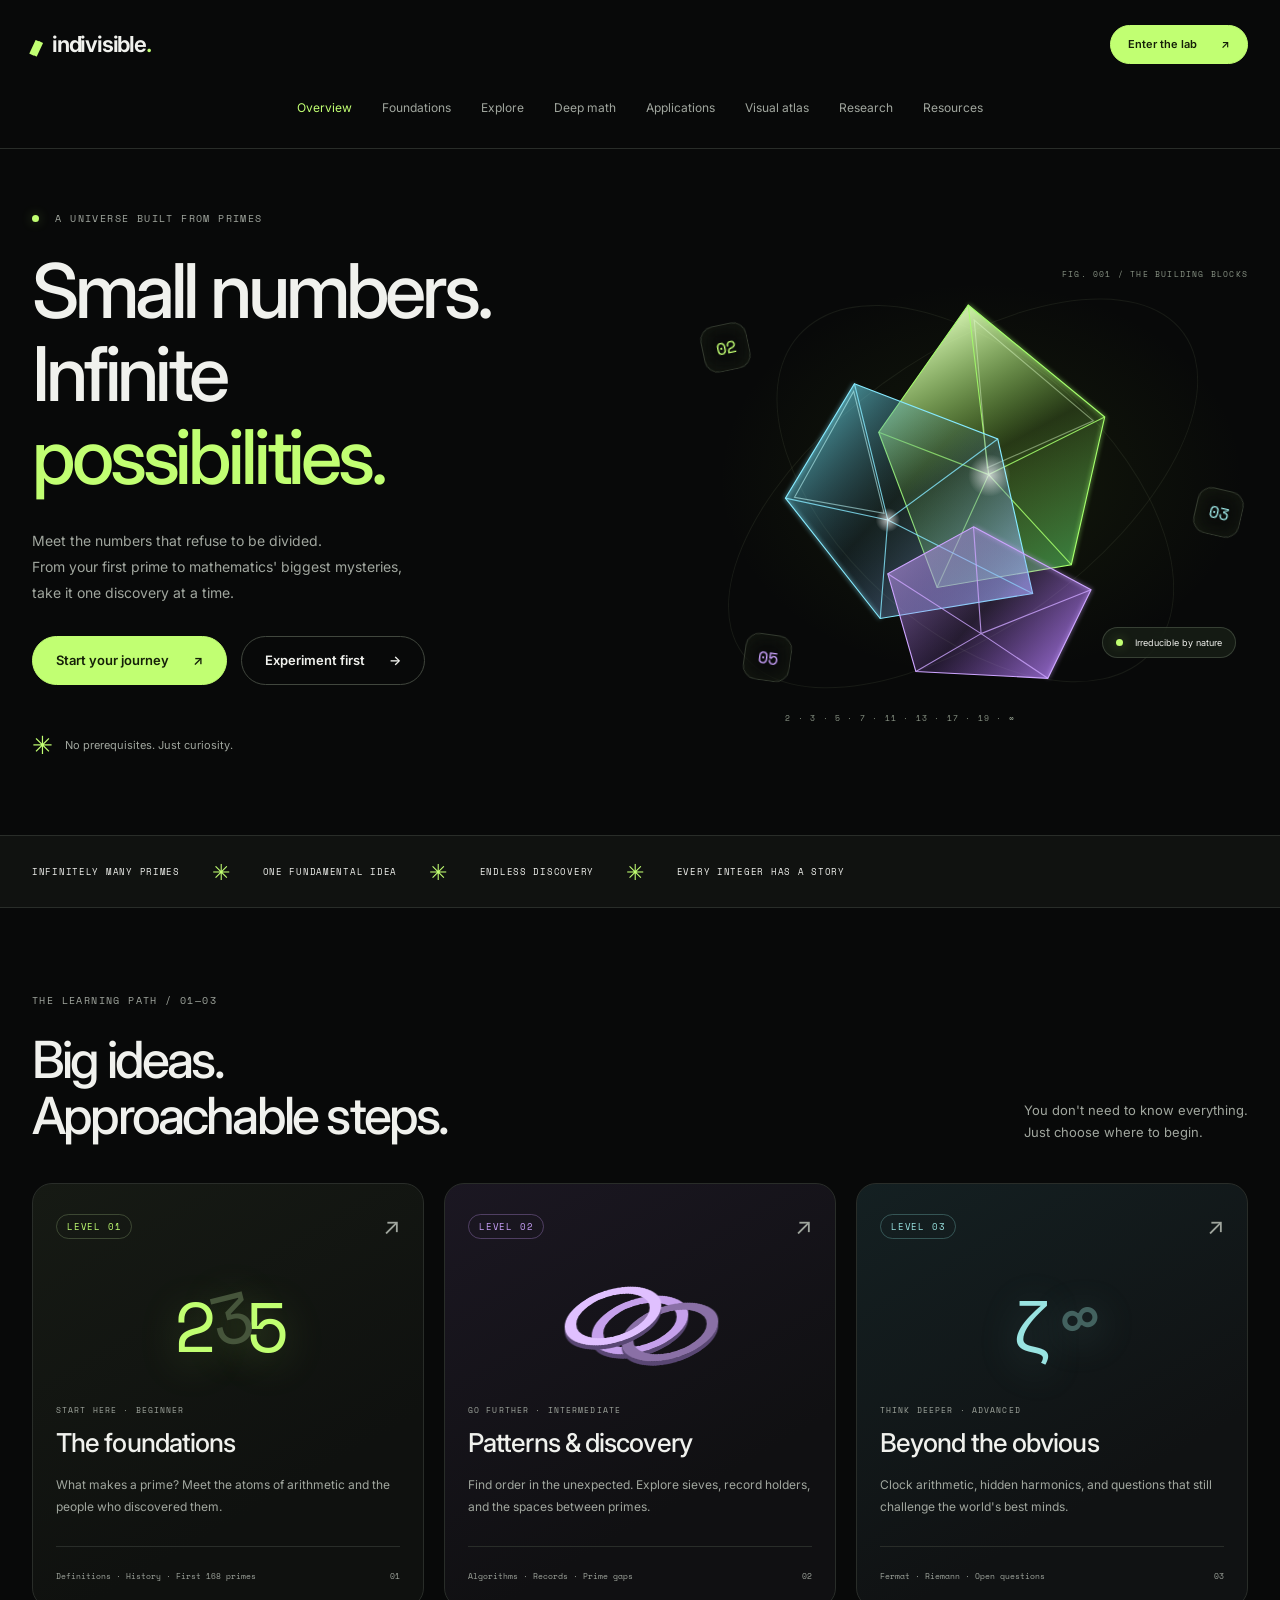
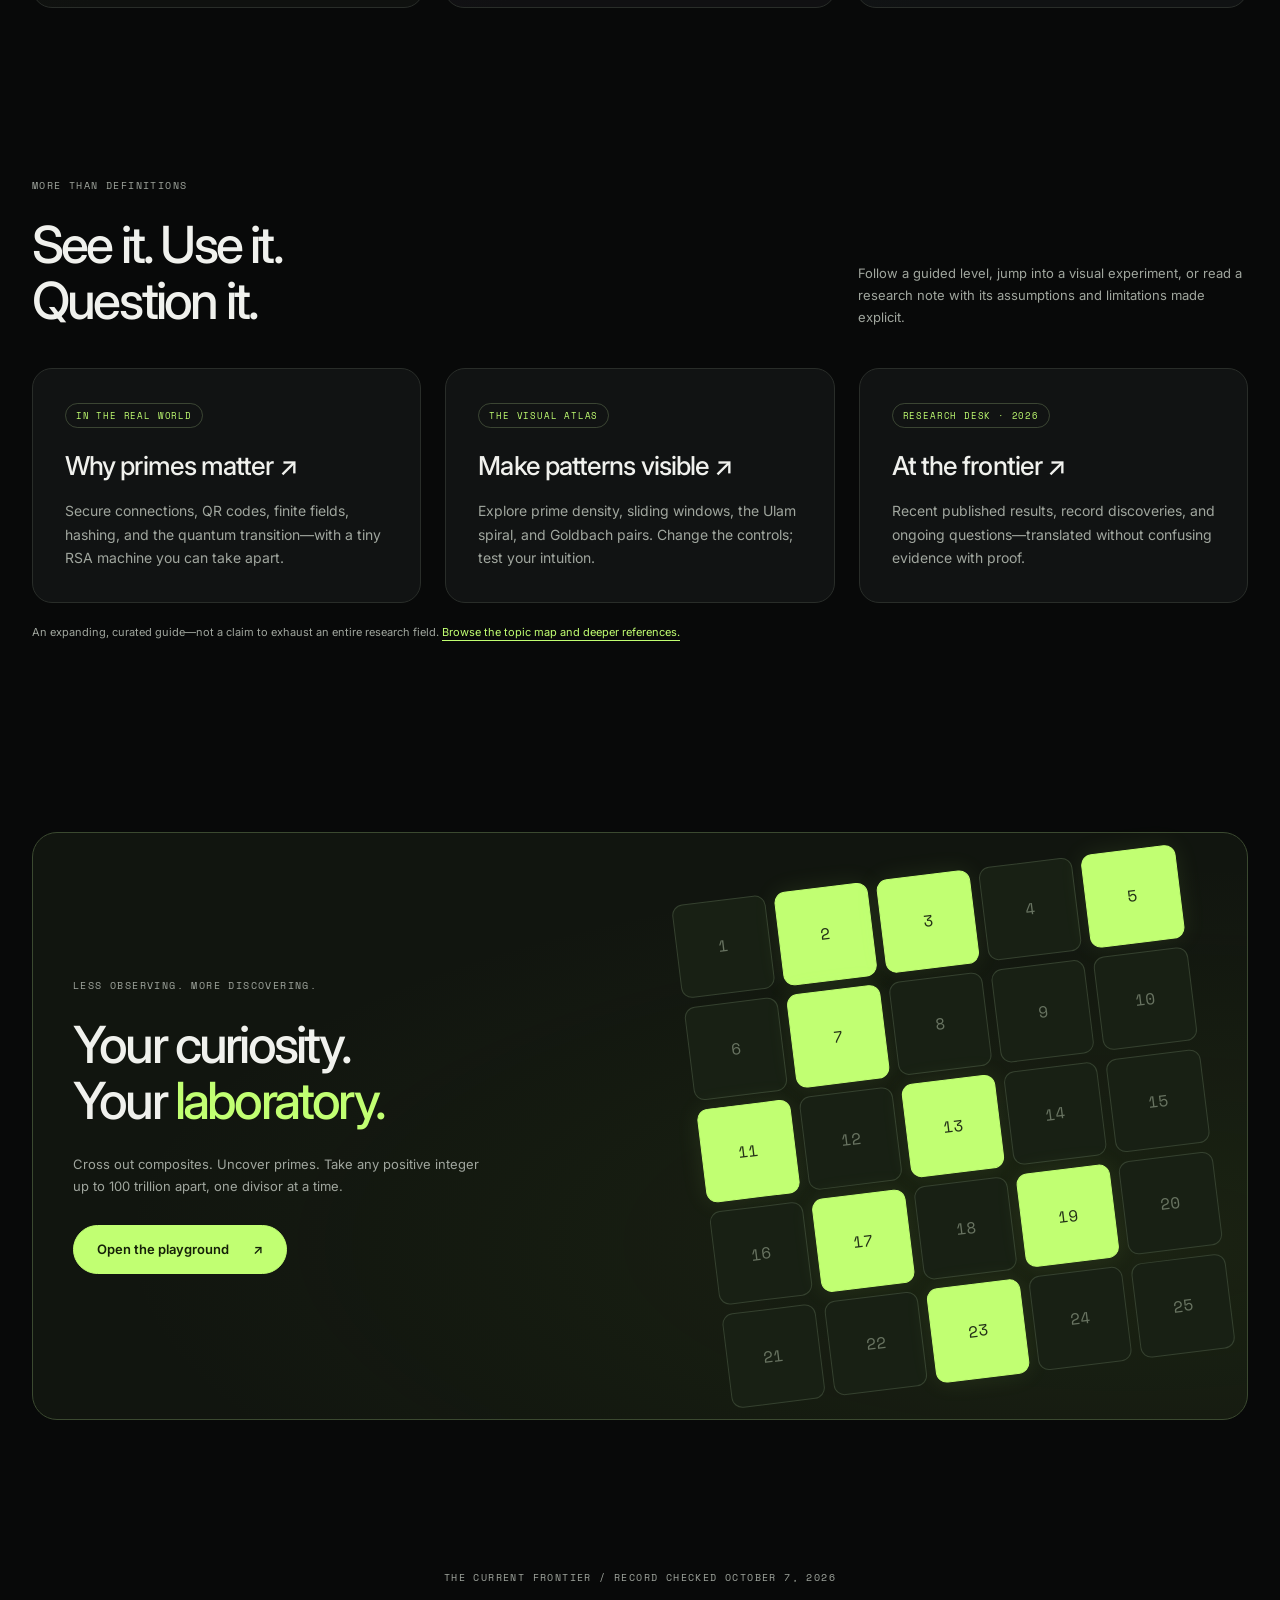
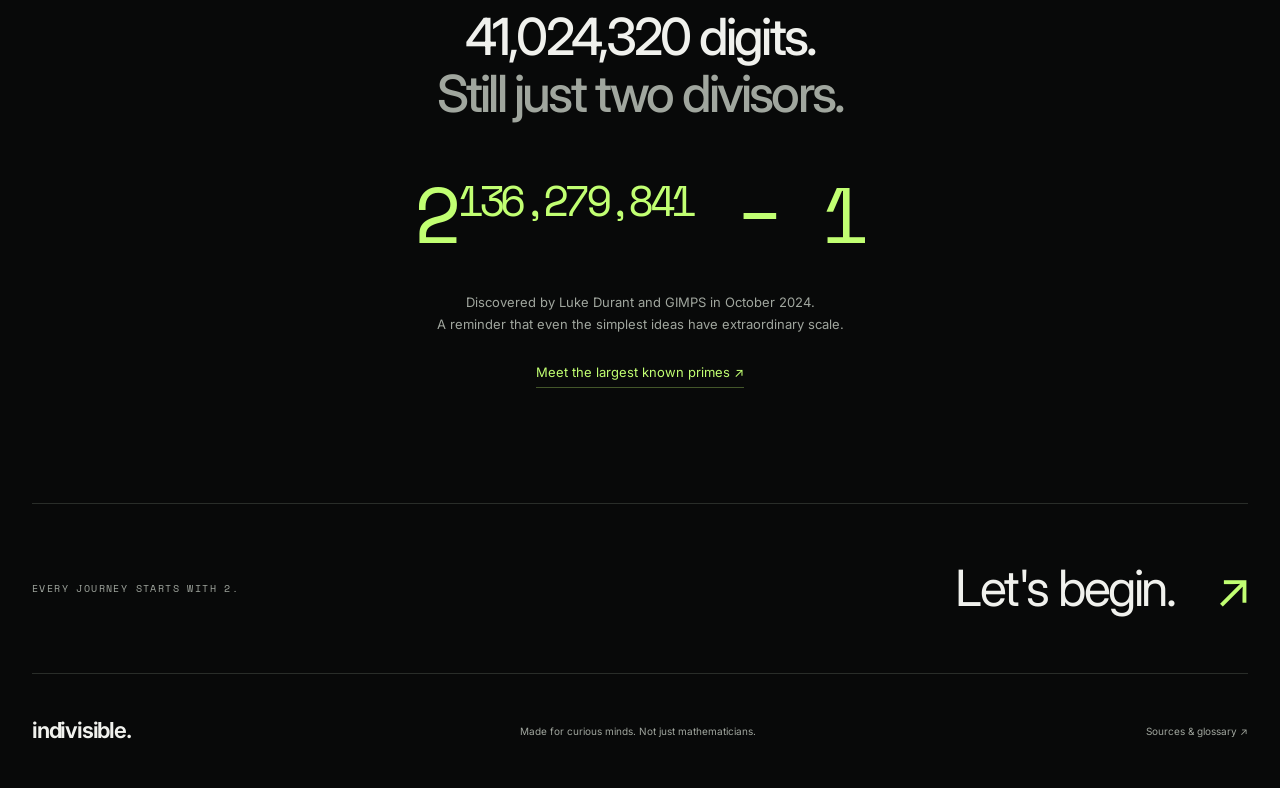
==== docs/index.html @ 7be7fcda "Expand prime curriculum with visual lessons and research notes Add applications, research desk, elev" ====
<!DOCTYPE html>
<html lang="en">
<head>
    <meta charset="UTF-8">
    <meta name="viewport" content="width=device-width, initial-scale=1.0">
    <meta name="description" content="A guided journey into prime numbers. Explore the foundations, discover patterns, and experiment in an interactive prime laboratory.">
    <meta name="theme-color" content="#080909">
    <title>Indivisible — Small numbers. Infinite possibilities.</title>
    <link rel="icon" type="image/svg+xml" href="assets/images/prism.svg">
    <link rel="stylesheet" href="assets/css/styles.css">
    <script src="scripts/app.js" defer></script>
</head>
<body>
    <a class="skip-link" href="#main">Skip to content</a>
    <header class="site-header">
        <a class="brand" href="index.html" aria-label="Indivisible home"><span class="brand-mark" aria-hidden="true">ıı</span> indivisible<span class="brand-dot">.</span></a>
        <nav aria-label="Main navigation"><a href="index.html" aria-current="page">Overview</a><a href="foundations.html">Foundations</a><a href="explore.html">Explore</a><a href="advanced.html">Deep math</a><a href="applications.html">Applications</a><a href="visuals.html">Visual atlas</a><a href="research.html">Research</a><a href="resources.html">Resources</a></nav>
        <a class="button button-small" href="playground.html">Enter the lab <span aria-hidden="true">↗</span></a>
    </header>
    <main id="main">
        <section class="hero container">
            <div class="hero-copy">
                <p class="eyebrow"><span class="status-dot"></span> A universe built from primes</p>
                <h1>Small numbers.<br>Infinite<br><span class="text-lime">possibilities.</span></h1>
                <p class="hero-description">Meet the numbers that refuse to be divided.<br>From your first prime to mathematics' biggest mysteries,<br class="desktop-break"> take it one discovery at a time.</p>
                <div class="button-row"><a class="button" href="foundations.html">Start your journey <span aria-hidden="true">↗</span></a><a class="button button-ghost" href="playground.html">Experiment first <span aria-hidden="true">→</span></a></div>
                <div class="hero-caption"><span class="mini-orbit" aria-hidden="true">✳</span><span>No prerequisites. Just curiosity.</span></div>
            </div>
            <div class="hero-art" aria-label="Abstract translucent geometric structures inspired by the building blocks of numbers" role="img">
                <div class="orbital orbital-one"></div><div class="orbital orbital-two"></div>
                <div class="art-coordinate coordinate-top">FIG. 001 / THE BUILDING BLOCKS</div>
                <img src="assets/images/prism.svg" alt="" class="prism">
                <span class="floating-number number-two">02</span><span class="floating-number number-three">03</span><span class="floating-number number-five">05</span>
                <div class="art-tag"><span class="status-dot"></span> Irreducible by nature</div>
                <div class="art-coordinate coordinate-bottom">2 · 3 · 5 · 7 · 11 · 13 · 17 · 19 · ∞</div>
            </div>
        </section>
        <div class="ticker" aria-label="Prime number highlights"><div class="container ticker-inner"><span>INFINITELY MANY PRIMES</span><span class="asterisk">✳</span><span>ONE FUNDAMENTAL IDEA</span><span class="asterisk">✳</span><span>ENDLESS DISCOVERY</span><span class="asterisk">✳</span><span>EVERY INTEGER HAS A STORY</span></div></div>
        <section class="container section" id="levels">
            <div class="section-heading"><div><p class="eyebrow">The learning path / 01—03</p><h2>Big ideas.<br>Approachable steps.</h2></div><p>You don't need to know everything.<br>Just choose where to begin.</p></div>
            <div class="level-grid">
                <a class="level-card level-lime" href="foundations.html"><div class="card-top"><span class="pill">LEVEL 01</span><span class="card-arrow">↗</span></div><div class="level-symbol" aria-hidden="true">2<span>3</span>5</div><div><p class="eyebrow">Start here · Beginner</p><h3>The foundations</h3><p>What makes a prime? Meet the atoms of arithmetic and the people who discovered them.</p></div><div class="card-footer"><span>Definitions · History · First 168 primes</span><span>01</span></div></a>
                <a class="level-card level-purple" href="explore.html"><div class="card-top"><span class="pill">LEVEL 02</span><span class="card-arrow">↗</span></div><div class="level-symbol symbol-rings" aria-hidden="true"><i></i><i></i><i></i></div><div><p class="eyebrow">Go further · Intermediate</p><h3>Patterns &amp; discovery</h3><p>Find order in the unexpected. Explore sieves, record holders, and the spaces between primes.</p></div><div class="card-footer"><span>Algorithms · Records · Prime gaps</span><span>02</span></div></a>
                <a class="level-card level-cyan" href="advanced.html"><div class="card-top"><span class="pill">LEVEL 03</span><span class="card-arrow">↗</span></div><div class="level-symbol" aria-hidden="true">ζ<span>∞</span></div><div><p class="eyebrow">Think deeper · Advanced</p><h3>Beyond the obvious</h3><p>Clock arithmetic, hidden harmonics, and questions that still challenge the world's best minds.</p></div><div class="card-footer"><span>Fermat · Riemann · Open questions</span><span>03</span></div></a>
            </div>
        </section>
        <section class="container section discovery-links">
            <div class="section-heading"><div><p class="eyebrow">More than definitions</p><h2>See it. Use it.<br>Question it.</h2></div><p>Follow a guided level, jump into a visual experiment, or read a research note with its assumptions and limitations made explicit.</p></div>
            <div class="reading-grid three">
                <a class="panel discovery-card" href="applications.html"><span class="pill">IN THE REAL WORLD</span><h3>Why primes matter ↗</h3><p>Secure connections, QR codes, finite fields, hashing, and the quantum transition—with a tiny RSA machine you can take apart.</p></a>
                <a class="panel discovery-card" href="visuals.html"><span class="pill">THE VISUAL ATLAS</span><h3>Make patterns visible ↗</h3><p>Explore prime density, sliding windows, the Ulam spiral, and Goldbach pairs. Change the controls; test your intuition.</p></a>
                <a class="panel discovery-card" href="research.html"><span class="pill">RESEARCH DESK · 2026</span><h3>At the frontier ↗</h3><p>Recent published results, record discoveries, and ongoing questions—translated without confusing evidence with proof.</p></a>
            </div>
            <p class="source-note">An expanding, curated guide—not a claim to exhaust an entire research field. <a href="resources.html#topic-map">Browse the topic map and deeper references.</a></p>
        </section>
        <section class="container section">
            <div class="feature-panel">
                <div><p class="eyebrow">Less observing. More discovering.</p><h2>Your curiosity.<br>Your <span class="text-lime">laboratory.</span></h2><p>Cross out composites. Uncover primes. Take any positive integer up to 100 trillion apart, one divisor at a time.</p><a class="button" href="playground.html">Open the playground <span aria-hidden="true">↗</span></a></div>
                <div class="preview-grid" aria-label="Example: primes highlighted among the integers 1 to 25"><span>1</span><span class="lit">2</span><span class="lit">3</span><span>4</span><span class="lit">5</span><span>6</span><span class="lit">7</span><span>8</span><span>9</span><span>10</span><span class="lit">11</span><span>12</span><span class="lit">13</span><span>14</span><span>15</span><span>16</span><span class="lit">17</span><span>18</span><span class="lit">19</span><span>20</span><span>21</span><span>22</span><span class="lit">23</span><span>24</span><span>25</span></div>
            </div>
        </section>
        <section class="container section record-teaser">
            <p class="eyebrow">The current frontier / Record checked October 7, 2026</p><h2>41,024,320 digits.<br><span class="muted">Still just two divisors.</span></h2>
            <div class="record-equation">2<sup>136,279,841</sup> − 1</div>
            <p>Discovered by Luke Durant and GIMPS in October 2024.<br>A reminder that even the simplest ideas have extraordinary scale.</p>
            <a class="text-link" href="explore.html#largest">Meet the largest known primes <span aria-hidden="true">↗</span></a>
        </section>
        <section class="container journey-end"><span class="eyebrow">Every journey starts with 2.</span><a href="foundations.html">Let's begin. <span aria-hidden="true">↗</span></a></section>
    </main>
    <footer class="site-footer container"><a class="brand" href="index.html">indivisible.</a><p>Made for curious minds. Not just mathematicians.</p><a href="resources.html">Sources &amp; glossary ↗</a></footer>
</body>
</html>
---- docs/assets/css/styles.css ----
@import url('https://fonts.googleapis.com/css2?family=Inter:wght@400;450;500;550;600;650;700;750;800&family=Space+Mono:wght@400;700&display=swap');

:root { color-scheme: dark; --bg: #080909; --surface: #111313; --surface-high: #191c1b; --line: #292d29; --text: #f0f1ed; --muted: #a0a69e; --lime: #c1ff72; --purple: #c8a0fa; --cyan: #99e3e1; --font: 'Inter', Arial, sans-serif; --mono: 'Space Mono', monospace; }
* { box-sizing: border-box; }
html { scroll-behavior: smooth; scroll-padding-top: 120px; }
body { margin: 0; background: var(--bg); color: var(--text); font-family: var(--font); font-size: 15px; line-height: 1.7; -webkit-font-smoothing: antialiased; }
a { color: inherit; text-decoration: none; }
button, input, select { font: inherit; }
button, select { cursor: pointer; }
button:disabled { cursor: wait; opacity: .55; }
button { color: inherit; }
button, a, input, select, summary { -webkit-tap-highlight-color: transparent; }
:focus-visible { outline: 2px solid var(--lime); outline-offset: 5px; }
::selection { background: var(--lime); color: var(--bg); }
[hidden] { display: none !important; }
h1, h2, h3, h4, p { margin: 0; }
h1, h2, h3 { font-weight: 500; letter-spacing: -.055em; line-height: 1.1; }
h1 { font-size: clamp(48px, 5.9vw, 86px); }
h2 { font-size: clamp(32px, 4vw, 54px); }
h3 { font-size: 26px; letter-spacing: -.035em; }
h4 { font-size: 18px; }
p { color: var(--muted); }
sup { font-size: .55em; }
code, .mono { font-family: var(--mono); }
code { color: var(--lime); font-size: .9em; overflow-wrap: anywhere; }
strong { color: var(--text); font-weight: 600; }
.container { width: min(1280px, calc(100% - 96px)); margin-inline: auto; }
.section { padding-block: 85px; }
.text-lime { color: var(--lime); }
.muted { color: var(--muted); }
.eyebrow { font: 10px/1.6 var(--mono); letter-spacing: .14em; text-transform: uppercase; color: var(--muted); margin-bottom: 22px; }
.status-dot { display: inline-block; width: 7px; height: 7px; background: var(--lime); border-radius: 50%; margin-right: 9px; box-shadow: 0 0 12px #c1ff7250; }
.skip-link { position: fixed; left: 20px; top: -80px; z-index: 100; background: var(--lime); color: var(--bg); padding: 10px 20px; border-radius: 10px; }
.skip-link:focus { top: 10px; }
.site-header { min-height: 94px; width: min(1440px, 100%); padding: 20px 48px; margin: auto; display: flex; gap: 32px; align-items: center; justify-content: space-between; border-bottom: 1px solid var(--line); }
.brand { display: inline-flex; align-items: center; flex-shrink: 0; font-size: 22px; font-weight: 650; letter-spacing: -.055em; }
.brand-mark { font-size: 29px; letter-spacing: -5px; font-weight: 800; transform: rotate(25deg); margin-right: 14px; color: var(--lime); }
.brand-dot { color: var(--lime); }
.site-header nav { display: flex; gap: 25px; font-size: 12px; align-items: center; }
.site-header nav a { color: var(--muted); padding-block: 9px; white-space: nowrap; transition: color .2s; }
.site-header nav a:hover, .site-header nav a[aria-current] { color: var(--lime); }
.button { display: inline-flex; justify-content: center; align-items: center; gap: 24px; padding: 14px 23px; border: 1px solid var(--lime); border-radius: 100px; background: var(--lime); color: #152008; font-size: 13px; font-weight: 600; line-height: 1.5; transition: background .2s, transform .2s; }
.button:hover { background: #d7ffa6; transform: translateY(-2px); }
.button-small { padding: 10px 17px; font-size: 11px; white-space: nowrap; }
.button-ghost { background: transparent; color: var(--text); border-color: #41473e; }
.button-ghost:hover { background: #20271c; }
.button-row { display: flex; flex-wrap: wrap; gap: 14px; margin-top: 30px; }
.text-link { color: var(--lime); font-size: 13px; display: inline-block; border-bottom: 1px solid #c1ff7250; padding-bottom: 4px; }
.text-link:hover { border-color: var(--lime); }
.hero { display: grid; grid-template-columns: 1.05fr 1fr; align-items: center; min-height: 705px; padding-block: 62px 68px; position: relative; }
.hero-copy { position: relative; z-index: 1; }
.hero h1 { margin-bottom: 30px; }
.hero-description { font-size: 14px; line-height: 1.85; }
.hero-caption { display: flex; align-items: center; gap: 12px; font-size: 11px; color: var(--muted); margin-top: 39px; }
.mini-orbit { font-size: 25px; color: var(--lime); }
.hero-art { position: relative; min-width: 0; height: 570px; overflow: clip; background: radial-gradient(ellipse at 55% 48%, #648c1820, transparent 57%); }
.prism { width: 110%; height: 100%; position: absolute; top: 0; left: -5%; object-fit: contain; animation: float 9s ease-in-out infinite; }
.orbital { position: absolute; width: 92%; height: 58%; border: 1px solid #73836425; border-radius: 50%; left: 6%; top: 22%; transform: rotate(-36deg); }
.orbital-two { transform: rotate(42deg); width: 80%; left: 14%; }
.art-coordinate { position: absolute; font: 8px var(--mono); letter-spacing: .15em; color: #8a9586; }
.coordinate-top { top: 3%; right: 0; }
.coordinate-bottom { bottom: 0; left: 22%; }
.floating-number { position: absolute; width: 47px; height: 47px; border: 1px solid #7b8b6e60; border-radius: 14px; display: grid; place-items: center; font: 17px var(--mono); backdrop-filter: blur(12px); box-shadow: inset 0 0 20px #b9ff7710; }
.number-two { top: 15%; left: 8%; color: var(--lime); transform: rotate(-12deg); }
.number-three { right: 1%; top: 50%; color: var(--cyan); transform: rotate(13deg); }
.number-five { bottom: 9%; left: 15%; color: var(--purple); transform: rotate(8deg); }
.art-tag { position: absolute; bottom: 14%; right: 2%; border: 1px solid #86947e50; border-radius: 20px; background: #1b2319b0; padding: 7px 13px; font-size: 9px; backdrop-filter: blur(12px); }
@keyframes float { 50% { transform: translateY(-14px) rotate(2deg); } }
.ticker { border-block: 1px solid var(--line); background: #101210; overflow: hidden; }
.ticker-inner { display: flex; align-items: center; justify-content: space-between; gap: 32px; padding-block: 19px; white-space: nowrap; font: 9px var(--mono); letter-spacing: .08em; }
.asterisk { color: var(--lime); font-size: 22px; }
.section-heading { display: flex; justify-content: space-between; align-items: flex-end; gap: 35px; margin-bottom: 40px; }
.section-heading > p { font-size: 13px; max-width: 390px; }
.level-grid { display: grid; grid-template-columns: repeat(3, 1fr); gap: 20px; }
.level-card { padding: 28px; border: 1px solid var(--line); border-radius: 20px; background: linear-gradient(150deg, #161a14, #0f110f 70%); display: flex; flex-direction: column; transition: transform .25s, border-color .25s; }
.level-card:hover { transform: translateY(-7px); border-color: var(--lime); }
.level-purple { background: linear-gradient(150deg, #1b1722, #101012 70%); }
.level-purple:hover { border-color: var(--purple); }
.level-cyan { background: linear-gradient(150deg, #142022, #101213 70%); }
.level-cyan:hover { border-color: var(--cyan); }
.card-top, .card-footer { display: flex; justify-content: space-between; align-items: center; gap: 10px; }
.pill { display: inline-flex; padding: 5px 10px; border: 1px solid #71845c70; border-radius: 30px; font: 9px var(--mono); color: var(--lime); letter-spacing: .09em; }
.level-purple .pill { color: var(--purple); border-color: #8668a580; }
.level-cyan .pill { color: var(--cyan); border-color: #578b8a80; }
.card-arrow { font-size: 23px; color: var(--muted); }
.level-symbol { height: 158px; display: flex; justify-content: center; align-items: center; font: 70px var(--mono); letter-spacing: -.1em; color: var(--lime); text-shadow: 0 8px 40px #bcff6940; }
.level-symbol span { color: #46553b; transform: translateY(-8px) rotate(-14deg); }
.level-cyan .level-symbol { color: var(--cyan); text-shadow: 0 8px 40px #99e3e140; }
.level-cyan .level-symbol span { color: #43625f; margin-left: 12px; }
.symbol-rings { position: relative; }
.symbol-rings i { position: absolute; border: 12px solid #c5a0eb; width: 100px; height: 100px; border-radius: 50%; transform: rotateX(57deg) rotateY(-15deg); box-shadow: 0 8px 0 #594773; }
.symbol-rings i:nth-child(2) { top: 36px; left: calc(50% - 20px); border-color: #8a70a6; }
.symbol-rings i:nth-child(3) { top: 20px; left: calc(50% - 77px); border-color: #e0c0ff; }
.level-card .eyebrow { font-size: 8px; margin-bottom: 12px; }
.level-card h3 { margin-bottom: 16px; }
.level-card p:not(.eyebrow) { font-size: 12px; line-height: 1.9; }
.card-footer { border-top: 1px solid var(--line); margin-top: auto; padding-top: 22px; font: 8px/1.8 var(--mono); color: var(--muted); }
.level-card > div:nth-last-child(2) { padding-bottom: 27px; }
.feature-panel { border: 1px solid #3b4930; border-radius: 25px; padding: 64px; background: radial-gradient(ellipse at 90% 70%, #52732625, transparent 65%), #11150f; display: grid; grid-template-columns: 1.15fr 1fr; gap: 90px; align-items: center; }
.feature-panel h2 { margin-bottom: 24px; }
.feature-panel p:not(.eyebrow) { max-width: 415px; font-size: 13px; margin-bottom: 28px; }
.preview-grid { display: grid; grid-template-columns: repeat(5, 1fr); gap: 9px; transform: rotate(-7deg); }
.preview-grid span { aspect-ratio: 1; display: grid; place-items: center; border: 1px solid #35412f; border-radius: 11px; color: #687361; background: #182014; font-family: var(--mono); font-size: 16px; }
.preview-grid .lit { background: var(--lime); color: #243217; border-color: var(--lime); box-shadow: 0 0 24px #c1ff7218; }
.record-teaser { text-align: center; padding-block: 65px 115px; }
.record-equation { font: clamp(40px, 6.2vw, 78px) var(--mono); color: var(--lime); letter-spacing: -.06em; margin-block: 35px 20px; }
.record-equation sup { vertical-align: super; }
.record-teaser p:not(.eyebrow) { font-size: 13px; margin-bottom: 24px; }
.journey-end { border-block: 1px solid var(--line); padding-block: 42px; display: flex; justify-content: space-between; align-items: center; gap: 20px; }
.journey-end .eyebrow { margin: 0; }
.journey-end > a { font-size: clamp(26px, 4vw, 50px); letter-spacing: -.05em; }
.journey-end > a span { color: var(--lime); margin-left: 30px; }
.site-footer { display: flex; justify-content: space-between; align-items: center; padding-block: 38px; gap: 25px; }
.site-footer p, .site-footer > a:last-child { font-size: 10px; color: var(--muted); }

/* Learning pages share a quiet reading surface around the interactive elements. */
.page-hero { padding-block: 68px 56px; border-bottom: 1px solid var(--line); position: relative; }
.breadcrumbs { color: var(--muted); font: 10px var(--mono); margin-bottom: 38px; display: flex; gap: 12px; flex-wrap: wrap; }
.breadcrumbs a:hover { color: var(--lime); }
.page-hero .pill { margin-bottom: 20px; }
.page-hero h1 { max-width: 950px; margin-bottom: 24px; }
.page-hero > p:not(.eyebrow) { max-width: 650px; font-size: 15px; }
.chapter-nav { display: flex; gap: 24px; overflow-x: auto; padding-block: 24px; font: 10px var(--mono); color: var(--muted); border-bottom: 1px solid var(--line); }
.chapter-nav a { white-space: nowrap; padding: 4px 0; }
.chapter-nav a:hover { color: var(--lime); }
.content-section { padding-block: 64px; border-bottom: 1px solid var(--line); }
.content-section > h2 { margin-bottom: 25px; }
.lead { max-width: 760px; margin-bottom: 30px; }
.reading-grid { display: grid; grid-template-columns: repeat(2, minmax(0, 1fr)); gap: 24px; }
.reading-grid.three { grid-template-columns: repeat(3, minmax(0, 1fr)); }
.panel { background: var(--surface); padding: 32px; border: 1px solid var(--line); border-radius: 20px; min-width: 0; }
.panel h3, .panel h4 { margin-bottom: 18px; }
.panel p + p { margin-top: 18px; }
.panel p, .panel li { font-size: 14px; }
.panel .big-number { font: 52px var(--mono); color: var(--lime); margin-bottom: 20px; }
.panel ul, .panel ol { color: var(--muted); padding-left: 20px; }
.panel li + li { margin-top: 12px; }
.callout { background: #c1ff7209; border: 1px solid #c1ff7233; border-left: 3px solid var(--lime); border-radius: 0 14px 14px 0; padding: 22px 26px; margin-top: 26px; color: var(--muted); font-size: 14px; }
.callout.purple { border-color: #c8a0fa44; border-left-color: var(--purple); background: #c8a0fa08; }
.formula { font: clamp(18px, 2.3vw, 30px)/1.9 var(--mono); color: var(--lime); padding: 22px 0; overflow-wrap: anywhere; }
.source-note { font-size: 11px; color: var(--muted); margin-block: 20px; }
.source-note a, .prose-link { color: var(--lime); text-decoration: underline; text-underline-offset: 4px; }
.timeline { margin-top: 40px; }
.timeline-item { display: grid; grid-template-columns: 170px 1fr; gap: 42px; position: relative; padding-bottom: 36px; }
.timeline-item time { font: 12px var(--mono); color: var(--lime); padding-top: 6px; }
.timeline-item > div { border-left: 1px solid var(--line); padding-left: 32px; padding-bottom: 10px; position: relative; }
.timeline-item > div::before { content: ''; position: absolute; width: 9px; height: 9px; border-radius: 50%; background: var(--lime); left: -5px; top: 8px; }
.timeline-item h3 { font-size: 23px; margin-bottom: 12px; }
.timeline-item p { max-width: 720px; font-size: 14px; }
.table-scroll { overflow-x: auto; border: 1px solid var(--line); border-radius: 16px; }
table { width: 100%; border-collapse: collapse; text-align: left; font-size: 13px; }
caption { text-align: left; padding: 18px 22px; color: var(--muted); font-size: 11px; }
th, td { padding: 20px 22px; border-bottom: 1px solid var(--line); white-space: nowrap; }
th { font: 10px var(--mono); text-transform: uppercase; color: var(--muted); background: var(--surface); }
tbody tr:last-child td { border-bottom: 0; }
tbody tr:first-child { background: #c1ff7208; }
.tabs { display: flex; gap: 10px; overflow-x: auto; margin-bottom: 22px; padding: 5px; }
[role="tab"] { border: 1px solid var(--line); border-radius: 40px; background: transparent; padding: 12px 22px; color: var(--muted); white-space: nowrap; font-size: 12px; }
[role="tab"][aria-selected="true"] { background: var(--lime); color: #17210e; border-color: var(--lime); }
.algorithm-meta { display: flex; gap: 10px; flex-wrap: wrap; margin-bottom: 25px; }
.algorithm-meta .pill { color: var(--cyan); border-color: #99e3e140; }
.details-list { display: grid; gap: 12px; margin-top: 25px; }
details { border: 1px solid var(--line); border-radius: 14px; background: var(--surface); padding: 19px 24px; }
summary { cursor: pointer; color: var(--text); }
details[open] summary { color: var(--lime); margin-bottom: 18px; }
.prime-range { font: 12px/2.2 var(--mono); color: var(--muted); }
.next-chapter { display: flex; justify-content: space-between; flex-wrap: wrap; gap: 20px; align-items: center; padding-block: 45px; }
.glossary { display: grid; grid-template-columns: repeat(2, minmax(0, 1fr)); gap: 20px; margin: 0; }
.glossary > div { border-bottom: 1px solid var(--line); padding: 22px 0; }
dt { font-size: 19px; color: var(--lime); margin-bottom: 10px; }
dd { margin: 0; color: var(--muted); font-size: 14px; }
.source-list { list-style: none; padding: 0; }
.source-list li { padding: 20px 0; border-bottom: 1px solid var(--line); }
.source-list a { color: var(--lime); }
.source-list p { font-size: 13px; margin-top: 5px; }
.lab-toolbar { display: flex; justify-content: space-between; align-items: flex-start; gap: 25px; flex-wrap: wrap; margin-bottom: 25px; }
.lab-toolbar h2 { font-size: 32px; margin-bottom: 12px; }
.lab-toolbar p { font-size: 13px; }
.lab-controls { display: flex; align-items: center; gap: 10px; flex-wrap: wrap; }
.lab-controls label { font-size: 11px; color: var(--muted); }
select { background: var(--surface); color: var(--text); border: 1px solid var(--line); border-radius: 30px; padding: 10px; font-size: 12px; }
.sieve-layout { display: grid; grid-template-columns: 1.7fr 1fr; gap: 30px; }
.sieve-grid { display: grid; grid-template-columns: repeat(10, minmax(0, 1fr)); gap: 7px; }
.number-cell { aspect-ratio: 1; display: grid; place-items: center; font: 13px var(--mono); border: 1px solid #32382e; border-radius: 9px; background: #151914; color: #c1c8ba; transition: background .2s, color .2s, transform .2s; }
.number-cell.prime { background: var(--lime); color: #192610; border-color: var(--lime); }
.number-cell.composite { color: #858b80; background: #0c0e0b; text-decoration: line-through; border-color: #232720; }
.number-cell.unit { border-style: dashed; color: var(--purple); }
.number-cell.current { border-color: var(--cyan); background: #224b43; transform: scale(1.08); color: #fff; }
.legend { display: flex; gap: 18px; flex-wrap: wrap; margin-top: 18px; font-size: 10px; color: var(--muted); }
.legend span::before { content: ''; display: inline-block; width: 8px; height: 8px; border-radius: 2px; margin-right: 7px; background: var(--lime); }
.legend .composite-key::before { background: #555e4d; }
.legend .unit-key::before { background: var(--purple); }
.sieve-status { background: #0c0f0b; border: 1px solid var(--line); border-radius: 14px; padding: 24px; }
.sieve-status .eyebrow { color: var(--lime); margin-bottom: 15px; }
#statusText { min-height: 100px; font-size: 13px; }
.count-line { border-top: 1px solid var(--line); padding-top: 22px; margin-top: 20px; font-size: 12px; }
#primeCount { color: var(--lime); font-family: var(--mono); }
#primeList { display: flex; flex-wrap: wrap; gap: 6px; margin-top: 18px; }
#primeList span { padding: 4px 7px; border-radius: 5px; background: #c1ff7210; color: var(--lime); font: 11px var(--mono); }
.analyzer-section { margin-top: 38px; }
.input-label { display: block; margin-bottom: 10px; font-size: 12px; color: var(--text); }
.input-row { display: flex; gap: 12px; margin-bottom: 12px; }
.input-row input { min-width: 0; flex: 1; border: 1px solid #48533d; background: #090c08; border-radius: 12px; padding: 15px 18px; color: var(--text); font: 15px var(--mono); }
.input-row input[aria-invalid="true"] { border-color: #ffab9c; }
.helper-text { font-size: 11px; }
.examples { margin-block: 17px 25px; display: flex; flex-wrap: wrap; align-items: center; gap: 10px; font-size: 11px; color: var(--muted); }
.examples button { border: 1px solid var(--line); background: transparent; border-radius: 20px; color: var(--lime); padding: 4px 12px; font-size: 11px; }
.error-message { color: #ffab9c; font-size: 13px; }
.analysis-feedback { margin-top: 20px; font-size: 13px; color: var(--lime); }
.analysis-heading { margin-bottom: 20px; overflow-wrap: anywhere; }
.analysis-heading h3 { color: var(--lime); margin-bottom: 9px; }
.divisor-toolbar { display: flex; justify-content: space-between; align-items: center; gap: 20px; margin-block: 28px 15px; }
.divisor-toolbar h4 { font-size: 14px; }
.prime-neighbors { border-block: 1px solid var(--line); padding-bottom: 24px; margin-top: 28px; }
.neighbor-grid { display: grid; grid-template-columns: repeat(3, minmax(0, 1fr)); gap: 12px; }
.neighbor-card { border: 1px solid #38432e; background: #0d120b; border-radius: 14px; padding: 22px 18px; min-width: 0; }
.neighbor-card .eyebrow { display: block; margin-bottom: 14px; font-size: 9px; }
.neighbor-card strong { display: block; color: var(--lime); font: clamp(14px, 1.65vw, 23px)/1.6 var(--mono); overflow-wrap: anywhere; }
.neighbor-card p { margin-top: 12px; font-size: 11px; overflow-wrap: anywhere; }
.neighbor-input { background: #c1ff7210; border-color: #c1ff7244; }
.neighbor-input strong { color: var(--text); }
.neighbor-span { padding-top: 20px; }
.neighbor-span > span { display: block; color: var(--muted); font-size: 12px; }
.neighbor-span strong { display: block; color: var(--lime); font: 14px/1.8 var(--mono); margin-top: 6px; overflow-wrap: anywhere; }
.neighbor-span p, #neighborLimitNote { font-size: 11px; margin-top: 10px; }
.divisor-list { display: flex; flex-wrap: wrap; gap: 8px; max-height: 260px; overflow-y: auto; border: 1px solid var(--line); border-radius: 12px; padding: 15px; overscroll-behavior: contain; }
.divisor-list button { border: 1px solid #38432e; background: #151c11; color: var(--text); border-radius: 7px; padding: 7px 11px; font: 12px var(--mono); }
.divisor-list button:hover, .divisor-list button[aria-pressed="true"] { background: var(--lime); color: #13220a; }
#factorPair { margin-top: 17px; color: var(--lime); font: 13px/1.8 var(--mono); overflow-wrap: anywhere; min-height: 26px; }
.wave-visual { height: 95px; display: flex; align-items: center; justify-content: center; gap: 7px; margin: 25px 0; }
.wave-visual i { height: var(--height); width: 5px; border-radius: 4px; background: linear-gradient(var(--purple), #674793); }
.clock-visual { border: 1px solid #758957; border-radius: 50%; width: 115px; height: 115px; margin: 25px auto; position: relative; display: grid; place-items: center; font: 30px var(--mono); color: var(--lime); background: radial-gradient(#c1ff7210, transparent); }
.clock-visual::after { content: 'mod 7'; font: 9px var(--mono); position: absolute; bottom: 16px; color: var(--muted); }
@media (min-width: 1500px) { .hero { min-height: 770px; } .hero-art { height: 620px; } }
@media (max-width: 1280px) {
    .container { width: calc(100% - 64px); }
    .site-header { padding-inline: 32px; gap: 20px; flex-wrap: wrap; }
    .site-header nav { order: 3; width: 100%; justify-content: center; gap: 30px; }
    .hero { min-height: 630px; }
    .hero-art { height: 470px; }
    .level-card { padding: 23px; }
    .feature-panel { padding: 40px; gap: 45px; }
    .ticker-inner { justify-content: flex-start; }
    .sieve-layout { grid-template-columns: 1.5fr 1fr; gap: 20px; }
    .number-cell { font-size: 11px; }
}
@media (max-width: 760px) {
    .container { width: calc(100% - 40px); }
    .site-header { padding: 17px 20px 12px; gap: 15px; }
    .site-header nav { overflow-x: auto; justify-content: flex-start; gap: 24px; min-width: 0; scrollbar-width: thin; scrollbar-color: #3a4530 transparent; }
    .brand { font-size: 21px; }
    .hero { grid-template-columns: 1fr; padding-top: 48px; padding-bottom: 28px; }
    .hero h1 { font-size: clamp(45px, 10vw, 74px); }
    .hero-description { font-size: 13px; }
    .hero-art { height: 420px; width: 100%; max-width: 470px; margin: 35px auto 0; }
    .hero-caption { margin-top: 25px; }
    .art-tag { right: 2%; }
    .coordinate-top { right: 5%; }
    .section { padding-block: 50px; }
    .section-heading { flex-direction: column; align-items: flex-start; gap: 20px; }
    .level-grid { grid-template-columns: 1fr; }
    .level-card { padding: 28px; }
    .level-symbol { height: 140px; }
    .level-card p:not(.eyebrow) { font-size: 14px; }
    .card-footer { font-size: 9px; }
    .feature-panel { grid-template-columns: 1fr; gap: 55px; padding: 32px 25px 45px; }
    .preview-grid { max-width: 320px; width: 90%; margin: auto; }
    .record-teaser { padding-block: 45px 70px; }
    .record-equation { font-size: clamp(29px, 8vw, 50px); }
    .journey-end, .site-footer { flex-wrap: wrap; }
    .site-footer { gap: 18px; }
    .site-footer p { order: 3; width: 100%; }
    .page-hero { padding-block: 40px; }
    .page-hero h1 { font-size: 46px; }
    .content-section { padding-block: 42px; }
    .reading-grid, .reading-grid.three, .glossary { grid-template-columns: 1fr; }
    .panel { padding: 23px; }
    .timeline-item { grid-template-columns: 1fr; gap: 14px; padding-bottom: 30px; }
    .timeline-item > div { padding-left: 23px; }
    .sieve-layout { grid-template-columns: 1fr; }
    .sieve-grid { gap: 4px; }
    .number-cell { border-radius: 5px; font-size: 11px; }
    #statusText { min-height: 65px; }
    .input-row { flex-direction: column; }
    .input-row input { width: 100%; font-size: 13px; }
    .divisor-toolbar { align-items: flex-start; flex-direction: column; gap: 8px; }
    .neighbor-grid { grid-template-columns: 1fr; }
    .neighbor-card strong { font-size: 19px; }
    .desktop-break { display: none; }
}
@media (max-width: 380px) { .hero h1 { font-size: 41px; } .hero-art { height: 335px; } .number-cell { font-size: 9px; } .panel { padding: 17px; } .button { padding-inline: 18px; } .page-hero h1 { font-size: 39px; } }
@media (prefers-reduced-motion: reduce) { html { scroll-behavior: auto; } *, *::before, *::after { animation: none !important; transition: none !important; } }

/* Shared teaching surfaces: data remains readable independently of the graphics. */
.interactive-lesson { margin-top: 28px; }
.lesson-controls { display: flex; align-items: flex-end; flex-wrap: wrap; gap: 18px; margin-bottom: 20px; }
.lesson-controls label { display: flex; flex-direction: column; gap: 8px; font-size: 12px; color: var(--muted); flex: 1 1 170px; min-width: 0; max-width: 290px; }
.lesson-controls input, .lesson-controls select, .catalog-search { min-width: 0; width: 100%; background: #090c08; color: var(--text); border: 1px solid #48533d; border-radius: 10px; padding: 12px 15px; font: 13px var(--mono); }
.lesson-controls input[type="range"] { accent-color: var(--lime); padding: 10px 0; min-height: 45px; border: 0; }
.lesson-svg { display: block; width: 100%; height: auto; max-height: 380px; margin: 20px auto; overflow: visible; }
.factor-svg { max-height: 530px; }
.window-svg { max-height: 170px; }
.spiral-svg { max-width: 620px; max-height: none; overflow: hidden; background: #0a0d08; border: 1px solid var(--line); border-radius: 10px; }
.spiral-svg rect { cursor: pointer; }
.clock-svg { max-width: 310px; }
.lesson-summary { color: var(--lime); font: 13px/1.9 var(--mono); margin-top: 24px; overflow-wrap: anywhere; }
.lesson-summary + p { margin-top: 14px; }
.lesson-notes { margin-top: 26px; }
.content-section > details, .lesson-notes + details { margin-top: 20px; }
details p { font-size: 14px; }
details p + p { margin-top: 15px; }
.discovery-card { display: block; transition: border-color .2s, transform .2s; }
.discovery-card:hover { border-color: var(--lime); transform: translateY(-3px); }
.discovery-card h3, .panel > .pill + h3, .panel > .status-label + h3 { margin-top: 24px; }
.euclid-steps { padding-left: 24px; margin: 28px 0; }
.euclid-step { padding-block: 12px; font: 15px/1.8 var(--mono); }
.remainder-bar { display: block; height: 5px; background: linear-gradient(90deg, var(--lime), #47622a); margin-top: 9px; border-radius: 5px; }
.chart-legend { display: flex; flex-wrap: wrap; gap: 20px; font-size: 11px; }
.chart-legend span::before { content: ''; display: inline-block; width: 16px; height: 3px; vertical-align: middle; margin-right: 7px; }
.key-lime::before { background: var(--lime); }
.key-purple::before { background: var(--purple); }
.metric-row { display: grid; grid-template-columns: repeat(2, minmax(0, 1fr)); gap: 18px; }
.metric-card { border: 1px solid var(--line); border-radius: 14px; padding: 22px; background: #0c100a; min-width: 0; }
.metric-card > span { display: block; color: var(--muted); font-size: 12px; margin-bottom: 14px; }
.metric-card strong { color: var(--lime); font: clamp(23px, 3vw, 38px) var(--mono); overflow-wrap: anywhere; }
.metric-card small { display: block; color: var(--muted); font-size: 12px; margin-top: 10px; }
.rsa-flow { margin-block: 25px; }
.compact-table { align-self: start; }
.compact-table th, .compact-table td { text-align: center; padding: 8px 9px; font: 11px var(--mono); }
.compact-table caption { padding: 12px; font-size: 10px; }
.compact-table .inverse-cell { color: #152008; background: var(--lime); }
.comparison-row { margin: 25px 0; display: grid; grid-template-columns: minmax(0, 1fr) auto; gap: 12px; align-items: center; }
.comparison-row > span { color: var(--muted); font-size: 13px; }
.comparison-row > strong { font: 15px var(--mono); }
.comparison-track { height: 16px; border-radius: 8px; background: #242b20; overflow: hidden; grid-column: 1 / -1; }
.comparison-track i { height: 100%; display: block; background: var(--purple); border-radius: 8px; }
.comparison-track .lime-bar { background: var(--lime); }
.pair-list { max-height: 380px; overflow-y: auto; margin-top: 25px; padding: 8px; border: 1px solid var(--line); border-radius: 12px; overscroll-behavior: contain; }
.goldbach-pair { display: grid; grid-template-columns: 105px 1fr; align-items: center; gap: 15px; padding: 8px; }
.goldbach-pair > span:first-child { font: 12px var(--mono); color: var(--text); }
.pair-bar { display: block; height: 14px; background: var(--purple); border-radius: 5px; overflow: hidden; }
.pair-bar i { height: 100%; display: block; background: var(--lime); }
.scroll-notes { max-height: 180px; overflow-y: auto; padding: 15px; border: 1px solid var(--line); border-radius: 10px; }
.topic-grid { display: grid; grid-template-columns: repeat(3, minmax(0, 1fr)); gap: 15px; margin-top: 30px; }
.topic-card { padding: 23px; border: 1px solid var(--line); border-radius: 15px; background: var(--surface); display: block; }
.topic-card:hover { border-color: var(--lime); }
.topic-card strong { display: block; font-size: 16px; margin-bottom: 10px; }
.topic-card span { display: block; color: var(--muted); font-size: 12px; }
.catalog-search { max-width: 640px; margin-bottom: 12px; }
.research-notes { display: grid; gap: 25px; }
.research-note { padding: 36px; }
.research-note h3 { font-size: 30px; max-width: 950px; }
.research-note .byline { font-size: 12px; color: var(--cyan); margin-bottom: 24px; }
.research-meta, .status-key { display: flex; gap: 15px; flex-wrap: wrap; align-items: center; margin-bottom: 25px; }
.research-meta time { font: 10px var(--mono); color: var(--muted); }
.status-label { font: 9px/1.6 var(--mono); letter-spacing: .04em; padding: 5px 9px; border: 1px solid; border-radius: 7px; display: inline-block; }
.status-label.proved { color: var(--lime); border-color: #c1ff7250; background: #c1ff7209; }
.status-label.computed { color: var(--cyan); border-color: #99e3e150; background: #99e3e109; }
.status-label.open { color: var(--purple); border-color: #c8a0fa50; background: #c8a0fa09; }
.research-note details { margin-top: 22px; }
.research-checklist { padding-left: 23px; color: var(--muted); max-width: 950px; }
.research-checklist li { margin-bottom: 18px; padding-left: 10px; }
.warning { border-color: #d0b46f50; border-left-color: #d0b46f; background: #d0b46f09; margin-bottom: 25px; }
@media (max-width: 1100px) { .topic-grid { grid-template-columns: repeat(2, minmax(0, 1fr)); } }
@media (max-width: 760px) {
    .lesson-controls label { max-width: none; }
    .topic-grid, .metric-row { grid-template-columns: 1fr; }
    .research-note { padding: 24px; }
    .research-note h3 { font-size: 25px; }
    .comparison-row { grid-template-columns: 1fr; gap: 8px; }
    .comparison-track { grid-column: 1; }
    .euclid-step { font-size: 12px; }
    .goldbach-pair { grid-template-columns: 90px 1fr; gap: 8px; }
    .goldbach-pair > span:first-child { font-size: 10px; }
    .lesson-summary { font-size: 12px; }
    #distributionSvg text, #windowSvg text, #progressionSvg text { font-size: 22px; }
}
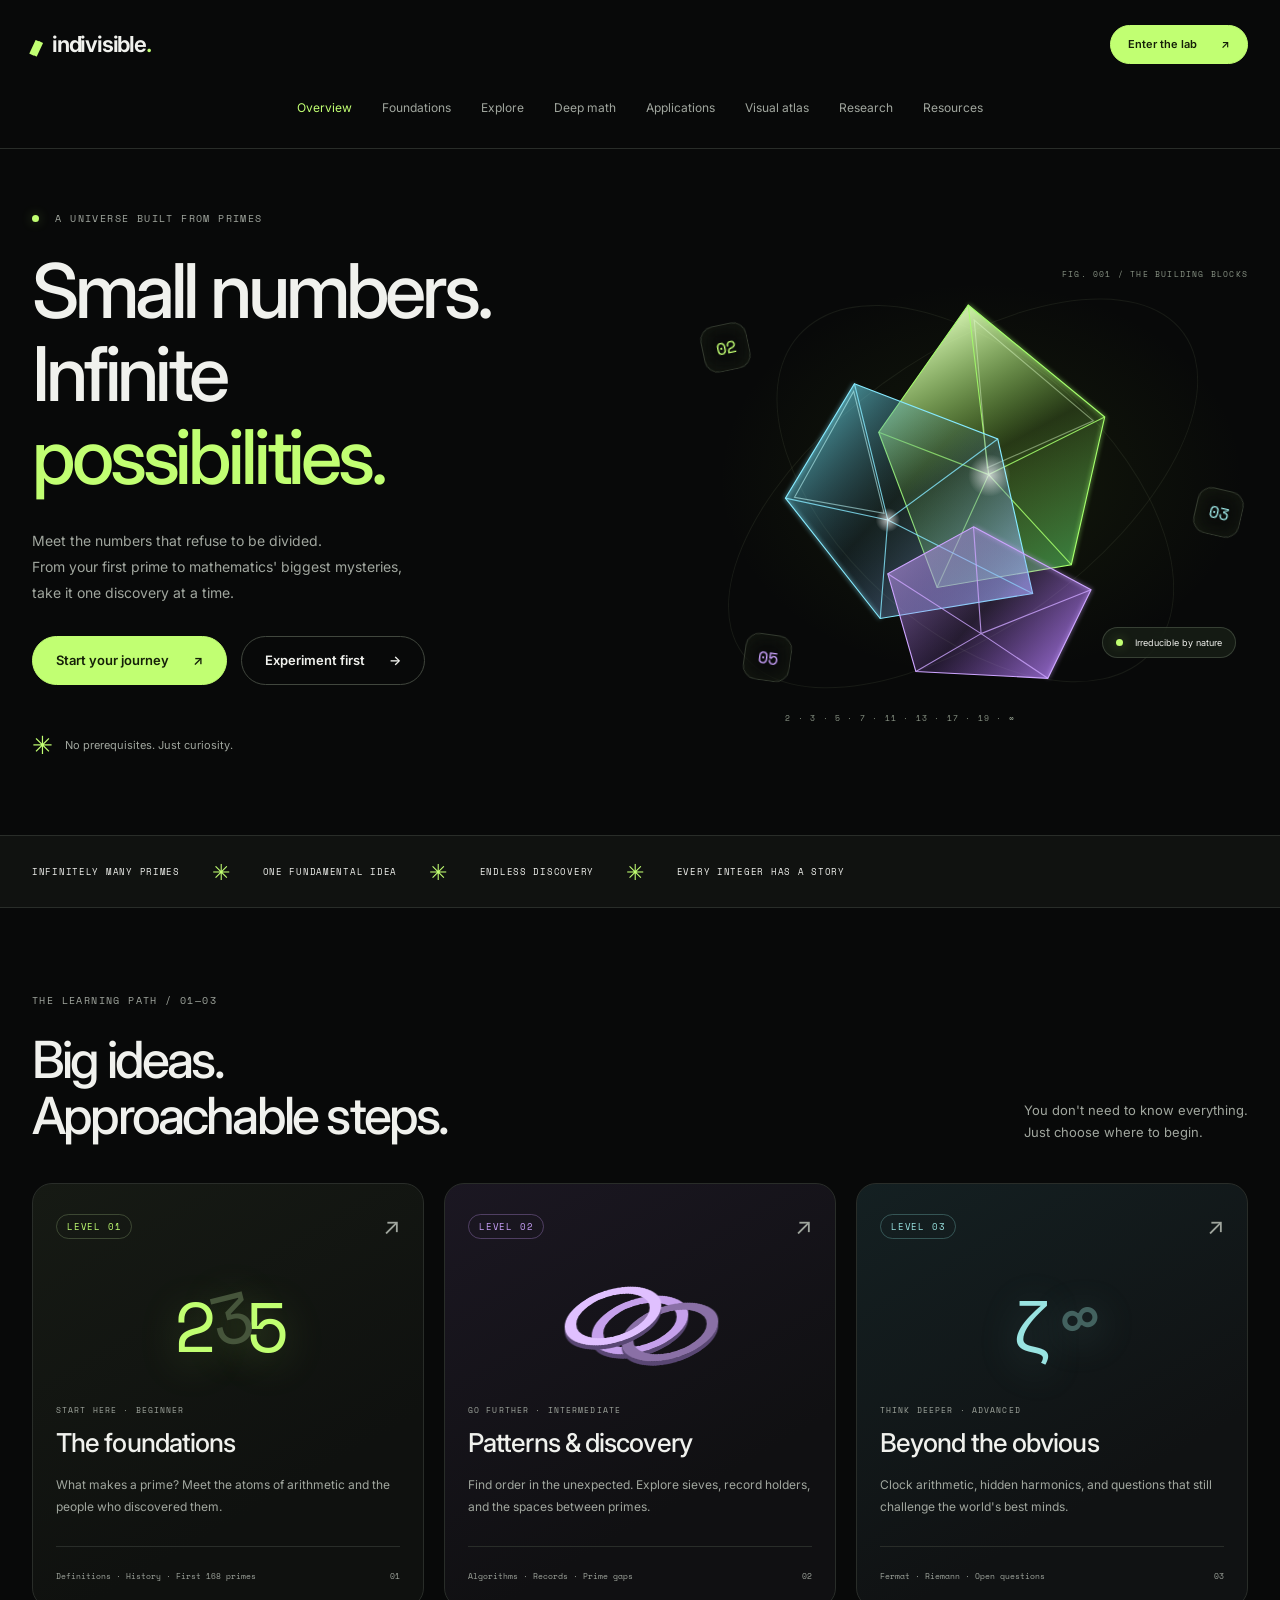
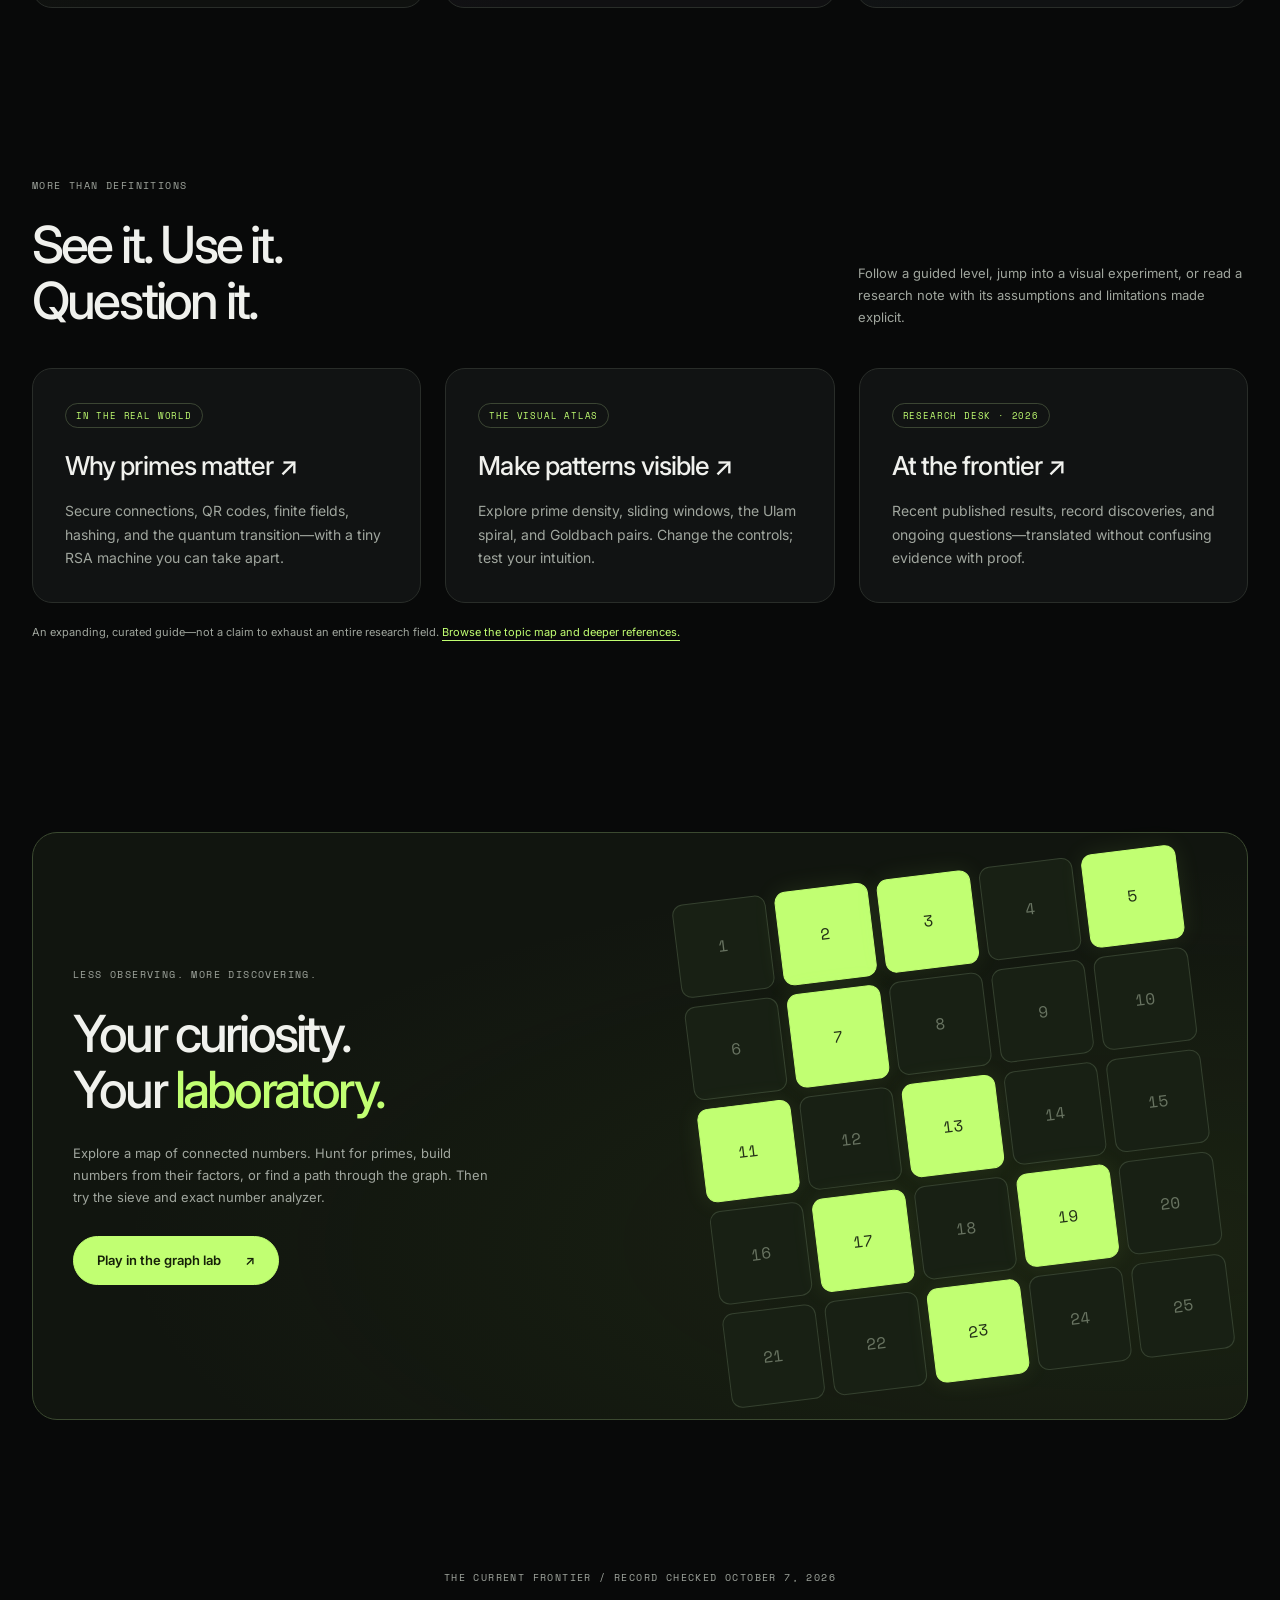
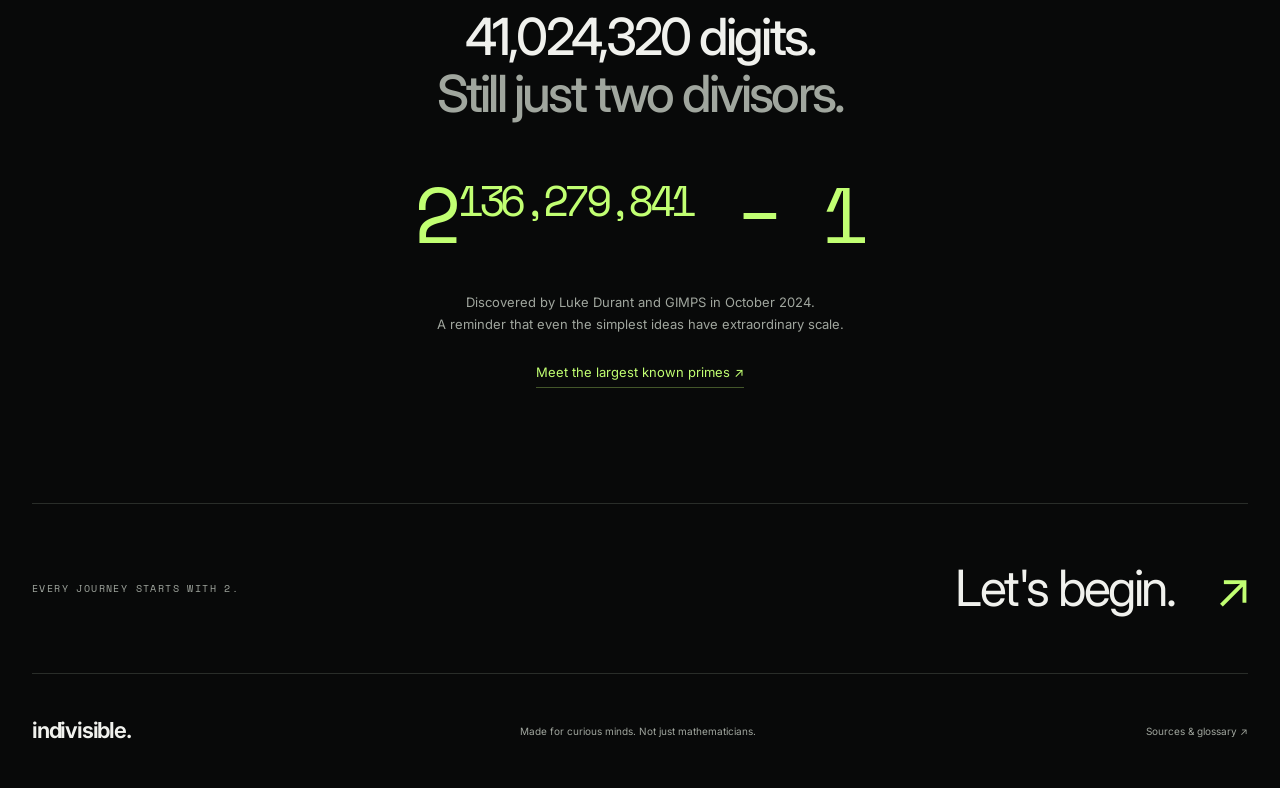
==== commit 25ea0358: "Add beginner-friendly graph playground and three learning games Introduce draggable number graphs, e" ====
--- a/docs/index.html
+++ b/docs/index.html
@@ -55,7 +55,7 @@
         </section>
         <section class="container section">
             <div class="feature-panel">
-                <div><p class="eyebrow">Less observing. More discovering.</p><h2>Your curiosity.<br>Your <span class="text-lime">laboratory.</span></h2><p>Cross out composites. Uncover primes. Take any positive integer up to 100 trillion apart, one divisor at a time.</p><a class="button" href="playground.html">Open the playground <span aria-hidden="true">↗</span></a></div>
+                <div><p class="eyebrow">Less observing. More discovering.</p><h2>Your curiosity.<br>Your <span class="text-lime">laboratory.</span></h2><p>Explore a map of connected numbers. Hunt for primes, build numbers from their factors, or find a path through the graph. Then try the sieve and exact number analyzer.</p><a class="button" href="playground.html#graph-lab">Play in the graph lab <span aria-hidden="true">↗</span></a></div>
                 <div class="preview-grid" aria-label="Example: primes highlighted among the integers 1 to 25"><span>1</span><span class="lit">2</span><span class="lit">3</span><span>4</span><span class="lit">5</span><span>6</span><span class="lit">7</span><span>8</span><span>9</span><span>10</span><span class="lit">11</span><span>12</span><span class="lit">13</span><span>14</span><span>15</span><span>16</span><span class="lit">17</span><span>18</span><span class="lit">19</span><span>20</span><span>21</span><span>22</span><span class="lit">23</span><span>24</span><span>25</span></div>
             </div>
         </section>
